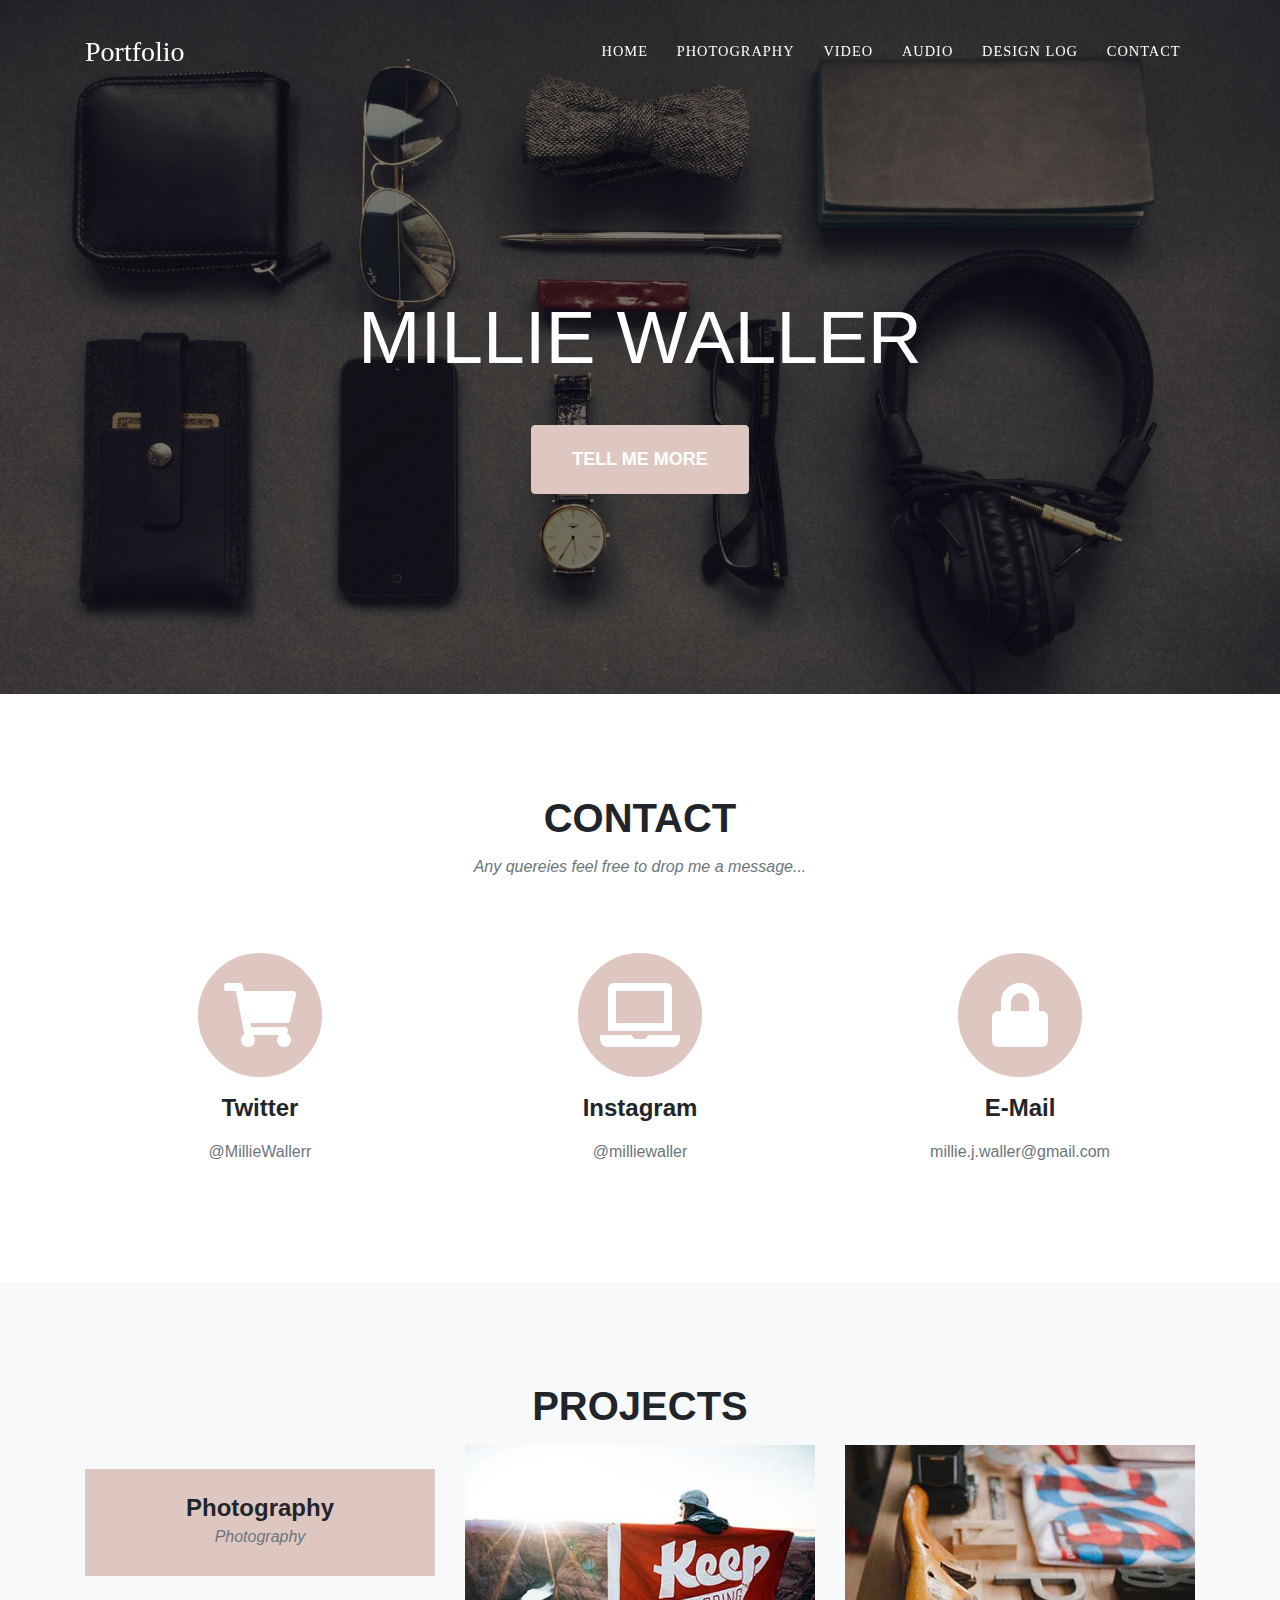
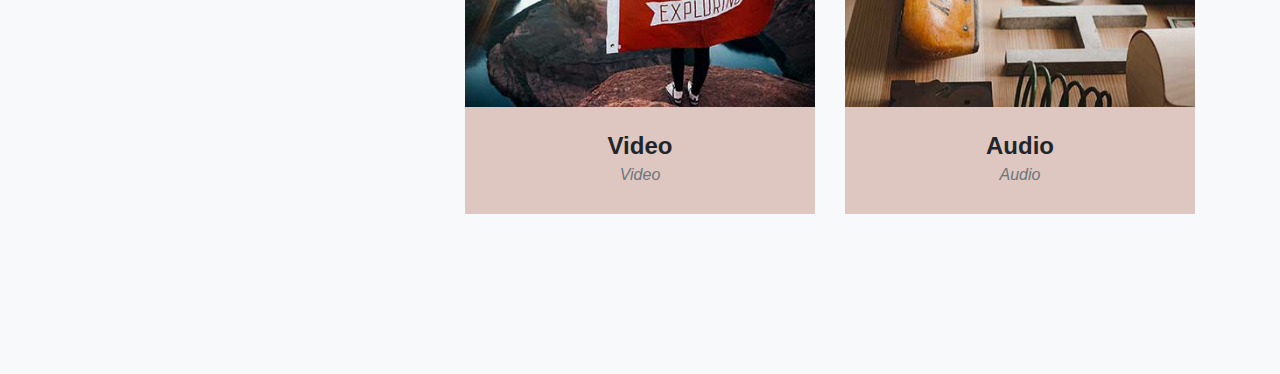
==== index.html @ cb2c69df "Changed Images" ====
<!DOCTYPE html>
<html lang="en">

<head>

  <meta charset="utf-8">
  <meta name="viewport" content="width=device-width, initial-scale=1, shrink-to-fit=no">
  <meta name="description" content="">
  <meta name="author" content="">

  <title>Agency - Start Bootstrap Theme</title>

  <!-- Bootstrap core CSS -->
  <link href="vendor/bootstrap/css/bootstrap.min.css" rel="stylesheet">

  <!-- Custom fonts for this template -->
  <link href="vendor/fontawesome-free/css/all.min.css" rel="stylesheet" type="text/css">

<link href="https://fonts.googleapis.com/css?family=Barlow|Playfair+Display&display=swap" rel="stylesheet">

  <link href="https://fonts.googleapis.com/css?family=Montserrat:400,700" rel="stylesheet" type="text/css">
  <link href='https://fonts.googleapis.com/css?family=Kaushan+Script' rel='stylesheet' type='text/css'>
  <link href='https://fonts.googleapis.com/css?family=Droid+Serif:400,700,400italic,700italic' rel='stylesheet' type='text/css'>
  <link href='https://fonts.googleapis.com/css?family=Roboto+Slab:400,100,300,700' rel='stylesheet' type='text/css'>

  <!-- Custom styles for this template -->
  <link href="css/agency.css" rel="stylesheet">

</head>

<body id="page-top">

  <!-- Navigation -->
  <nav class="navbar navbar-expand-lg navbar-dark fixed-top" id="mainNav">
    <div class="container">
      <a class="navbar-brand js-scroll-trigger" href="#page-top">Portfolio</a>
      <button class="navbar-toggler navbar-toggler-right" type="button" data-toggle="collapse" data-target="#navbarResponsive" aria-controls="navbarResponsive" aria-expanded="false" aria-label="Toggle navigation">
        Menu
        <i class="fas fa-bars"></i>
      </button>
      <div class="collapse navbar-collapse" id="navbarResponsive">
        <ul class="navbar-nav text-uppercase ml-auto">
          <li class="nav-item">
            <a class="nav-link" href="index.html">Home</a>
          </li>
          <li class="nav-item">
            <a class="nav-link" href="photography.html">Photography</a>
          </li>
          <li class="nav-item">
            <a class="nav-link" href="video.html">Video</a>
          </li>
          <li class="nav-item">
            <a class="nav-link" href="audio.html">Audio</a>
          </li>
          <li class="nav-item">
            <a class="nav-link" href="design-log.html">Design Log</a>
          </li>
          <li class="nav-item">
            <a class="nav-link" href="contact.html">Contact</a>
          </li>

        </ul>
      </div>
    </div>
  </nav>

  <!-- Header -->
  <header class="masthead">
    <div class="container">
      <div class="intro-text">

        <div class="intro-heading text-uppercase">Millie Waller</div>
<div class="intro-heading text-uppercase"></div>
        <a class="btn btn-primary btn-xl text-uppercase js-scroll-trigger" href="#services">Tell Me More</a>
      </div>
    </div>
  </header>

  <!-- Services -->
  <section class="page-section" id="services">
    <div class="container">
      <div class="row">
        <div class="col-lg-12 text-center">
          <h2 class="section-heading text-uppercase">Contact</h2>
          <h3 class="section-subheading text-muted">Any quereies feel free to drop me a message...</h3>
        </div>
      </div>
      <div class="row text-center">
        <div class="col-md-4">
          <span class="fa-stack fa-4x">
            <i class="fas fa-circle fa-stack-2x text-primary"></i>
            <i class="fas fa-shopping-cart fa-stack-1x fa-inverse"></i>
          </span>
          <h4 class="service-heading">Twitter</h4>
          <p class="text-muted">@MillieWallerr</p>
        </div>
        <div class="col-md-4">
          <span class="fa-stack fa-4x">
            <i class="fas fa-circle fa-stack-2x text-primary"></i>
            <i class="fas fa-laptop fa-stack-1x fa-inverse"></i>
          </span>
          <h4 class="service-heading">Instagram</h4>
          <p class="text-muted">@milliewaller</p>
        </div>
        <div class="col-md-4">
          <span class="fa-stack fa-4x">
            <i class="fas fa-circle fa-stack-2x text-primary"></i>
            <i class="fas fa-lock fa-stack-1x fa-inverse"></i>
          </span>
          <h4 class="service-heading">E-Mail</h4>
          <p class="text-muted">millie.j.waller@gmail.com</p>
        </div>
      </div>
    </div>
  </section>

  <!-- Portfolio Grid -->
  <section class="bg-light page-section" id="portfolio">
    <div class="container">
      <div class="row">
        <div class="col-lg-12 text-center">
          <h2 class="section-heading text-uppercase">Projects</h2>

        </div>
      </div>
      <div class="row">
        <div class="col-md-4 col-sm-6 portfolio-item">
          <a class="portfolio-link" data-toggle="modal" href="#portfolioModal1">
            <div class="portfolio-hover">
              <div class="portfolio-hover-content">
                <i class="fas fa-plus fa-3x"></i>
              </div>
            </div>
            <img class="img-fluid" src="https://source.unsplash.com/JUZx2b9i-Sg/700x400" alt="">
          </a>
          <div class="portfolio-caption">
            <h4>Photography</h4>
            <p class="text-muted">Photography</p>
          </div>
        </div>
        <div class="col-md-4 col-sm-6 portfolio-item">
          <a class="portfolio-link" data-toggle="modal" href="#portfolioModal2">
            <div class="portfolio-hover">
              <div class="portfolio-hover-content">
                <i class="fas fa-plus fa-3x"></i>
              </div>
            </div>
            <img class="img-fluid" src="img/portfolio/02-thumbnail.jpg" alt="">
          </a>
          <div class="portfolio-caption">
            <h4>Video</h4>
            <p class="text-muted">Video</p>
          </div>
        </div>
        <div class="col-md-4 col-sm-6 portfolio-item">
          <a class="portfolio-link" data-toggle="modal" href="#portfolioModal3">
            <div class="portfolio-hover">
              <div class="portfolio-hover-content">
                <i class="fas fa-plus fa-3x"></i>
              </div>
            </div>
            <img class="img-fluid" src="img/portfolio/03-thumbnail.jpg" alt="">
          </a>
          <div class="portfolio-caption">
            <h4>Audio</h4>
            <p class="text-muted">Audio</p>
          </div>
        </div>
        <div class="col-md-4 col-sm-6 portfolio-item">
          <a class="portfolio-link" data-toggle="modal" href="#portfolioModal4">




  <!-- Bootstrap core JavaScript -->
  <script src="vendor/jquery/jquery.min.js"></script>
  <script src="vendor/bootstrap/js/bootstrap.bundle.min.js"></script>

  <!-- Plugin JavaScript -->
  <script src="vendor/jquery-easing/jquery.easing.min.js"></script>



  <!-- Custom scripts for this template -->
  <script src="js/agency.min.js"></script>

</body>

</html>
---- css/agency.css ----
/*!
 * Start Bootstrap - Agency v5.2.2 (https://startbootstrap.com/template-overviews/agency)
 * Copyright 2013-2019 Start Bootstrap
 * Licensed under MIT (https://github.com/BlackrockDigital/startbootstrap-agency/blob/master/LICENSE)
 */

body {
  overflow-x: hidden;
font-family: 'Roboto', sans-serif;

}

p {
  line-height: 1.75;
}

a {
  color: #dfc7c1;
}

a:hover {
  color: #dfc7c1;
}

.text-primary {
  color: #dfc7c1 !important;
}

h1,
h2,
h3,
h4,
h5,
h6 {
  font-weight: 700;
font-family: 'Roboto', sans-serif;
}

.page-section {
  padding: 100px 0;
}

.page-section h2.section-heading {
  font-size: 40px;
  margin-top: 0;
  margin-bottom: 15px;
}

.page-section h3.section-subheading {
  font-size: 16px;
  font-weight: 400;
  font-style: italic;
  margin-bottom: 75px;
  text-transform: none;
font-family: 'Roboto', sans-serif;
}

@media (min-width: 768px) {
  section {
    padding: 150px 0;
  }
}

::-moz-selection {
  background: #dfc7c1;
  text-shadow: none;
}

::selection {
  background: #dfc7c1;
  text-shadow: none;
}

img::-moz-selection {
  background: transparent;
}

img::selection {
  background: transparent;
}

img::-moz-selection {
  background: transparent;
}

.btn {
font-family: 'Roboto', sans-serif;
  font-weight: 700;
}

.btn-xl {
  font-size: 18px;
  padding: 20px 40px;
}

.btn-primary {
  background-color: #dfc7c1;
  border-color: #dfc7c1;
}

.btn-primary:active, .btn-primary:focus, .btn-primary:hover {
  background-color: #dfc7c1 !important;
  border-color: #dfc7c1 !important;
  color: white;
}

.btn-primary:active, .btn-primary:focus {
  box-shadow: 0 0 0 0.2rem rgba(254, 209, 55, 0.5) !important;
}

#mainNav {
  background-color: #212529;
}

#mainNav .navbar-toggler {
  font-size: 12px;
  right: 0;
  padding: 13px;
  text-transform: uppercase;
  color: white;
  border: 0;
  background-color: #dfc7c1;
}

#mainNav .navbar-brand {
  color: #ffffff;
font-family: 'Old Standard TT', serif;
}

#mainNav .navbar-brand.active, #mainNav .navbar-brand:active, #mainNav .navbar-brand:focus, #mainNav .navbar-brand:hover {
  color: #000000;
}

#mainNav .navbar-nav .nav-item .nav-link {
  font-size: 90%;
  font-weight: 400;
  padding: 0.75em 0;
  letter-spacing: 1px;
  color: white;
font-family: 'Old Standard TT', serif;
}

#mainNav .navbar-nav .nav-item .nav-link.active, #mainNav .navbar-nav .nav-item .nav-link:hover {
  color: #000000;
}

@media (min-width: 992px) {
  #mainNav {
    padding-top: 25px;
    padding-bottom: 25px;
    transition: padding-top 0.3s, padding-bottom 0.3s;
    border: none;
    background-color: transparent;
  }
  #mainNav .navbar-brand {
    font-size: 1.75em;
    transition: all 0.3s;
  }
  #mainNav .navbar-nav .nav-item .nav-link {
    padding: 1.1em 1em !important;
  }
  #mainNav.navbar-shrink {
    padding-top: 0;
    padding-bottom: 0;
    background-color: #dfc7c1;
  }
  #mainNav.navbar-shrink .navbar-brand {
    font-size: 1.25em;
    padding: 12px 0;
  }
}

header.masthead {
  text-align: center;
  color: white;
  background-image: url("../img/header-bg.jpg");
  background-repeat: no-repeat;
  background-attachment: scroll;
  background-position: center center;
  background-size: cover;
}

header.masthead .intro-text {
  padding-top: 150px;
  padding-bottom: 100px;
}

header.masthead .intro-text .intro-lead-in {
  font-size: 22px;
  line-height: 22px;
  margin-bottom: 25px;
font-family: 'Roboto', sans-serif;
}

header.masthead .intro-text .intro-heading {
  font-size: 50px;
  font-weight: 100;
  line-height: 50px;
  margin-bottom: 25px;
font-family: 'Roboto', sans-serif;
}

@media (min-width: 768px) {
  header.masthead .intro-text {
    padding-top: 300px;
    padding-bottom: 200px;
  }
  header.masthead .intro-text .intro-lead-in {
    font-size: 70px;
    font-weight: lighter;
    line-height: 40px;
    margin-bottom: 25px;
font-family: 'Roboto', sans-serif;
  }
  header.masthead .intro-text .intro-heading {
    font-size: 75px;
    font-weight: 100;
    line-height: 75px;
    margin-bottom: 50px;
font-family: 'Roboto', sans-serif;
  }
}

.service-heading {
  margin: 15px 0;
  text-transform: none;
}

#portfolio .portfolio-item {
  right: 0;
  margin: 0 0 15px;
}

#portfolio .portfolio-item .portfolio-link {
  position: relative;
  display: block;
  max-width: 400px;
  margin: 0 auto;
  cursor: pointer;
}

#portfolio .portfolio-item .portfolio-link .portfolio-hover {
  position: absolute;
  width: 100%;
  height: 100%;
  transition: all ease 0.5s;
  opacity: 0;
  background:#dfc7c1;
}

#portfolio .portfolio-item .portfolio-link .portfolio-hover:hover {
  opacity: 1;
}

#portfolio .portfolio-item .portfolio-link .portfolio-hover .portfolio-hover-content {
  font-size: 20px;
  position: absolute;
  top: 50%;
  width: 100%;
  height: 20px;
  margin-top: -12px;
  text-align: center;
  color: white;
}

#portfolio .portfolio-item .portfolio-link .portfolio-hover .portfolio-hover-content i {
  margin-top: -12px;
}

#portfolio .portfolio-item .portfolio-link .portfolio-hover .portfolio-hover-content h3,
#portfolio .portfolio-item .portfolio-link .portfolio-hover .portfolio-hover-content h4 {
  margin: 0;
}

#portfolio .portfolio-item .portfolio-caption {
  max-width: 400px;
  margin: 0 auto;
  padding: 25px;
  text-align: center;
  background-color: #dfc7c1;
}

#portfolio .portfolio-item .portfolio-caption h4 {
  margin: 0;
  text-transform: none;
}

#portfolio .portfolio-item .portfolio-caption p {
  font-size: 16px;
  font-style: italic;
  margin: 0;
font-family: 'Roboto', sans-serif;
}

#portfolio * {
  z-index: 2;
}

@media (min-width: 767px) {
  #portfolio .portfolio-item {
    margin: 0 0 30px;
  }
}

.portfolio-modal .modal-dialog {
  margin: 1rem;
  max-width: 100vw;
}

.portfolio-modal .modal-content {
  padding: 100px 0;
  text-align: center;
}

.portfolio-modal .modal-content h2 {
  font-size: 3em;
  margin-bottom: 15px;
}

.portfolio-modal .modal-content p {
  margin-bottom: 30px;
}

.portfolio-modal .modal-content p.item-intro {
  font-size: 16px;
  font-style: italic;
  margin: 20px 0 30px;
font-family: 'Roboto', sans-serif;
}

.portfolio-modal .modal-content ul.list-inline {
  margin-top: 0;
  margin-bottom: 30px;
}

.portfolio-modal .modal-content img {
  margin-bottom: 30px;
}

.portfolio-modal .modal-content button {
  cursor: pointer;
}

.portfolio-modal .close-modal {
  position: absolute;
  top: 25px;
  right: 25px;
  width: 75px;
  height: 75px;
  cursor: pointer;
  background-color: transparent;
}

.portfolio-modal .close-modal:hover {
  opacity: 0.3;
}

.portfolio-modal .close-modal .lr {
  /* Safari and Chrome */
  z-index: 1051;
  width: 1px;
  height: 75px;
  margin-left: 35px;
  /* IE 9 */
  transform: rotate(45deg);
  background-color: #212529;
}

.portfolio-modal .close-modal .lr .rl {
  /* Safari and Chrome */
  z-index: 1052;
  width: 1px;
  height: 75px;
  /* IE 9 */
  transform: rotate(90deg);
  background-color: #212529;
}

.timeline {
  position: relative;
  padding: 0;
  list-style: none;
}

.timeline:before {
  position: absolute;
  top: 0;
  bottom: 0;
  left: 40px;
  width: 2px;
  margin-left: -1.5px;
  content: '';
  background-color: #e9ecef;
}

.timeline > li {
  position: relative;
  min-height: 50px;
  margin-bottom: 50px;
}

.timeline > li:after, .timeline > li:before {
  display: table;
  content: ' ';
}

.timeline > li:after {
  clear: both;
}

.timeline > li .timeline-panel {
  position: relative;
  float: right;
  width: 100%;
  padding: 0 20px 0 100px;
  text-align: left;
}

.timeline > li .timeline-panel:before {
  right: auto;
  left: -15px;
  border-right-width: 15px;
  border-left-width: 0;
}

.timeline > li .timeline-panel:after {
  right: auto;
  left: -14px;
  border-right-width: 14px;
  border-left-width: 0;
}

.timeline > li .timeline-image {
  position: absolute;
  z-index: 100;
  left: 0;
  width: 80px;
  height: 80px;
  margin-left: 0;
  text-align: center;
  color: white;
  border: 7px solid #e9ecef;
  border-radius: 100%;
  background-color: #dfc7c1;
}

.timeline > li .timeline-image h4 {
  font-size: 10px;
  line-height: 14px;
  margin-top: 12px;
}

.timeline > li.timeline-inverted > .timeline-panel {
  float: right;
  padding: 0 20px 0 100px;
  text-align: left;
}

.timeline > li.timeline-inverted > .timeline-panel:before {
  right: auto;
  left: -15px;
  border-right-width: 15px;
  border-left-width: 0;
}

.timeline > li.timeline-inverted > .timeline-panel:after {
  right: auto;
  left: -14px;
  border-right-width: 14px;
  border-left-width: 0;
}

.timeline > li:last-child {
  margin-bottom: 0;
}

.timeline .timeline-heading h4 {
  margin-top: 0;
  color: inherit;
}

.timeline .timeline-heading h4.subheading {
  text-transform: none;
}

.timeline .timeline-body > ul,
.timeline .timeline-body > p {
  margin-bottom: 0;
}

@media (min-width: 768px) {
  .timeline:before {
    left: 50%;
  }
  .timeline > li {
    min-height: 100px;
    margin-bottom: 100px;
  }
  .timeline > li .timeline-panel {
    float: left;
    width: 41%;
    padding: 0 20px 20px 30px;
    text-align: right;
  }
  .timeline > li .timeline-image {
    left: 50%;
    width: 100px;
    height: 100px;
    margin-left: -50px;
  }
  .timeline > li .timeline-image h4 {
    font-size: 13px;
    line-height: 18px;
    margin-top: 16px;
  }
  .timeline > li.timeline-inverted > .timeline-panel {
    float: right;
    padding: 0 30px 20px 20px;
    text-align: left;
  }
}

@media (min-width: 992px) {
  .timeline > li {
    min-height: 150px;
  }
  .timeline > li .timeline-panel {
    padding: 0 20px 20px;
  }
  .timeline > li .timeline-image {
    width: 150px;
    height: 150px;
    margin-left: -75px;
  }
  .timeline > li .timeline-image h4 {
    font-size: 18px;
    line-height: 26px;
    margin-top: 30px;
  }
  .timeline > li.timeline-inverted > .timeline-panel {
    padding: 0 20px 20px;
  }
}

@media (min-width: 1200px) {
  .timeline > li {
    min-height: 170px;
  }
  .timeline > li .timeline-panel {
    padding: 0 20px 20px 100px;
  }
  .timeline > li .timeline-image {
    width: 170px;
    height: 170px;
    margin-left: -85px;
  }
  .timeline > li .timeline-image h4 {
    margin-top: 40px;
  }
  .timeline > li.timeline-inverted > .timeline-panel {
    padding: 0 100px 20px 20px;
  }
}

.team-member {
  margin-bottom: 50px;
  text-align: center;
}

.team-member img {
  width: 225px;
  height: 225px;
  border: 7px solid rgba(0, 0, 0, 0.1);
}

.team-member h4 {
  margin-top: 25px;
  margin-bottom: 0;
  text-transform: none;
}

.team-member p {
  margin-top: 0;
}

section#contact {
  background-color: #212529;
  background-image: url("../img/map-image.png");
  background-repeat: no-repeat;
  background-position: center;
}

section#contact .section-heading {
  color: #fff;
}

section#contact .form-group {
  margin-bottom: 25px;
}

section#contact .form-group input,
section#contact .form-group textarea {
  padding: 20px;
}

section#contact .form-group input.form-control {
  height: auto;
}

section#contact .form-group textarea.form-control {
  height: 248px;
}

section#contact .form-control:focus {
  border-color: #f4dcd6;
  box-shadow: none;
}

section#contact ::-webkit-input-placeholder {
  font-weight: 700;
  color: #ced4da;
font-family: 'Roboto', sans-serif;
}

section#contact :-moz-placeholder {
  font-weight: 700;
  color: #f4dcd6;
font-family: 'Roboto', sans-serif;
}

section#contact ::-moz-placeholder {
  font-weight: 700;
  color: #f4dcd6;
font-family: 'Roboto', sans-serif;
}

section#contact :-ms-input-placeholder {
  font-weight: 700;
  color: #f4dcd6;
font-family: 'Roboto', sans-serif;
}

.footer {
  padding: 25px 0;
  text-align: center;
}

.footer span.copyright {
  font-size: 90%;
  line-height: 40px;
  text-transform: none;
font-family: 'Roboto', sans-serif;
}

.footer ul.quicklinks {
  font-size: 90%;
  line-height: 40px;
  margin-bottom: 0;
  text-transform: none;
font-family: 'Roboto', sans-serif;
}

ul.social-buttons {
  margin-bottom: 0;
}

ul.social-buttons li a {
  font-size: 20px;
  line-height: 50px;
  display: block;
  width: 50px;
  height: 50px;
  transition: all 0.3s;
  color: white;
  border-radius: 100%;
  outline: none;
  background-color: #f4dcd6;
}

ul.social-buttons li a:active, ul.social-buttons li a:focus, ul.social-buttons li a:hover {
  background-color: #f4dcd6;
}
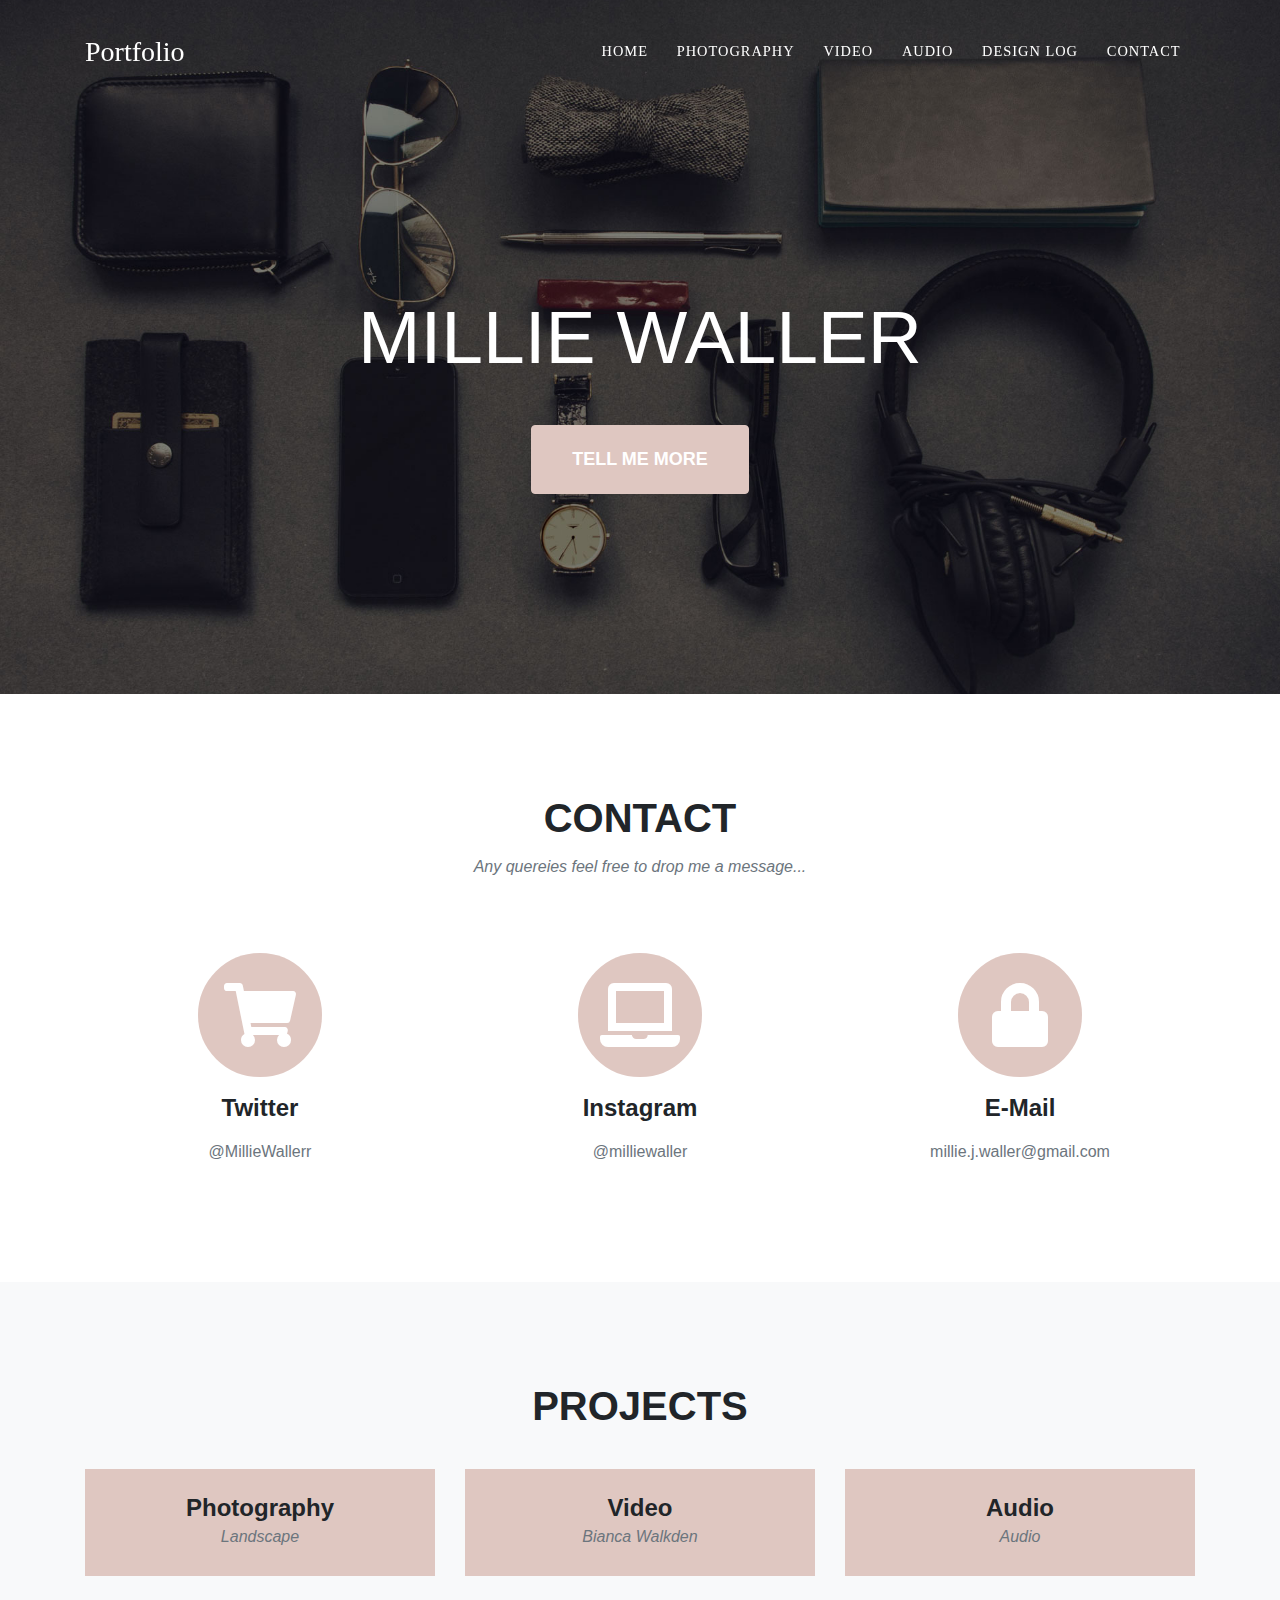
==== commit 2531273f: "Changing some text" ====
--- a/index.html
+++ b/index.html
@@ -135,7 +135,7 @@
           </a>
           <div class="portfolio-caption">
             <h4>Photography</h4>
-            <p class="text-muted">Photography</p>
+            <p class="text-muted">Landscape</p>
           </div>
         </div>
         <div class="col-md-4 col-sm-6 portfolio-item">
@@ -145,11 +145,11 @@
                 <i class="fas fa-plus fa-3x"></i>
               </div>
             </div>
-            <img class="img-fluid" src="img/portfolio/02-thumbnail.jpg" alt="">
+            <img class="img-fluid" src="https://source.unsplash.com/0cNMwg7Wvjk/350x200" alt="">
           </a>
           <div class="portfolio-caption">
             <h4>Video</h4>
-            <p class="text-muted">Video</p>
+            <p class="text-muted">Bianca Walkden</p>
           </div>
         </div>
         <div class="col-md-4 col-sm-6 portfolio-item">
@@ -159,7 +159,7 @@
                 <i class="fas fa-plus fa-3x"></i>
               </div>
             </div>
-            <img class="img-fluid" src="img/portfolio/03-thumbnail.jpg" alt="">
+            <img class="img-fluid" src="https://source.unsplash.com/ZM1aOM238Gk/350x200" alt="">
           </a>
           <div class="portfolio-caption">
             <h4>Audio</h4>
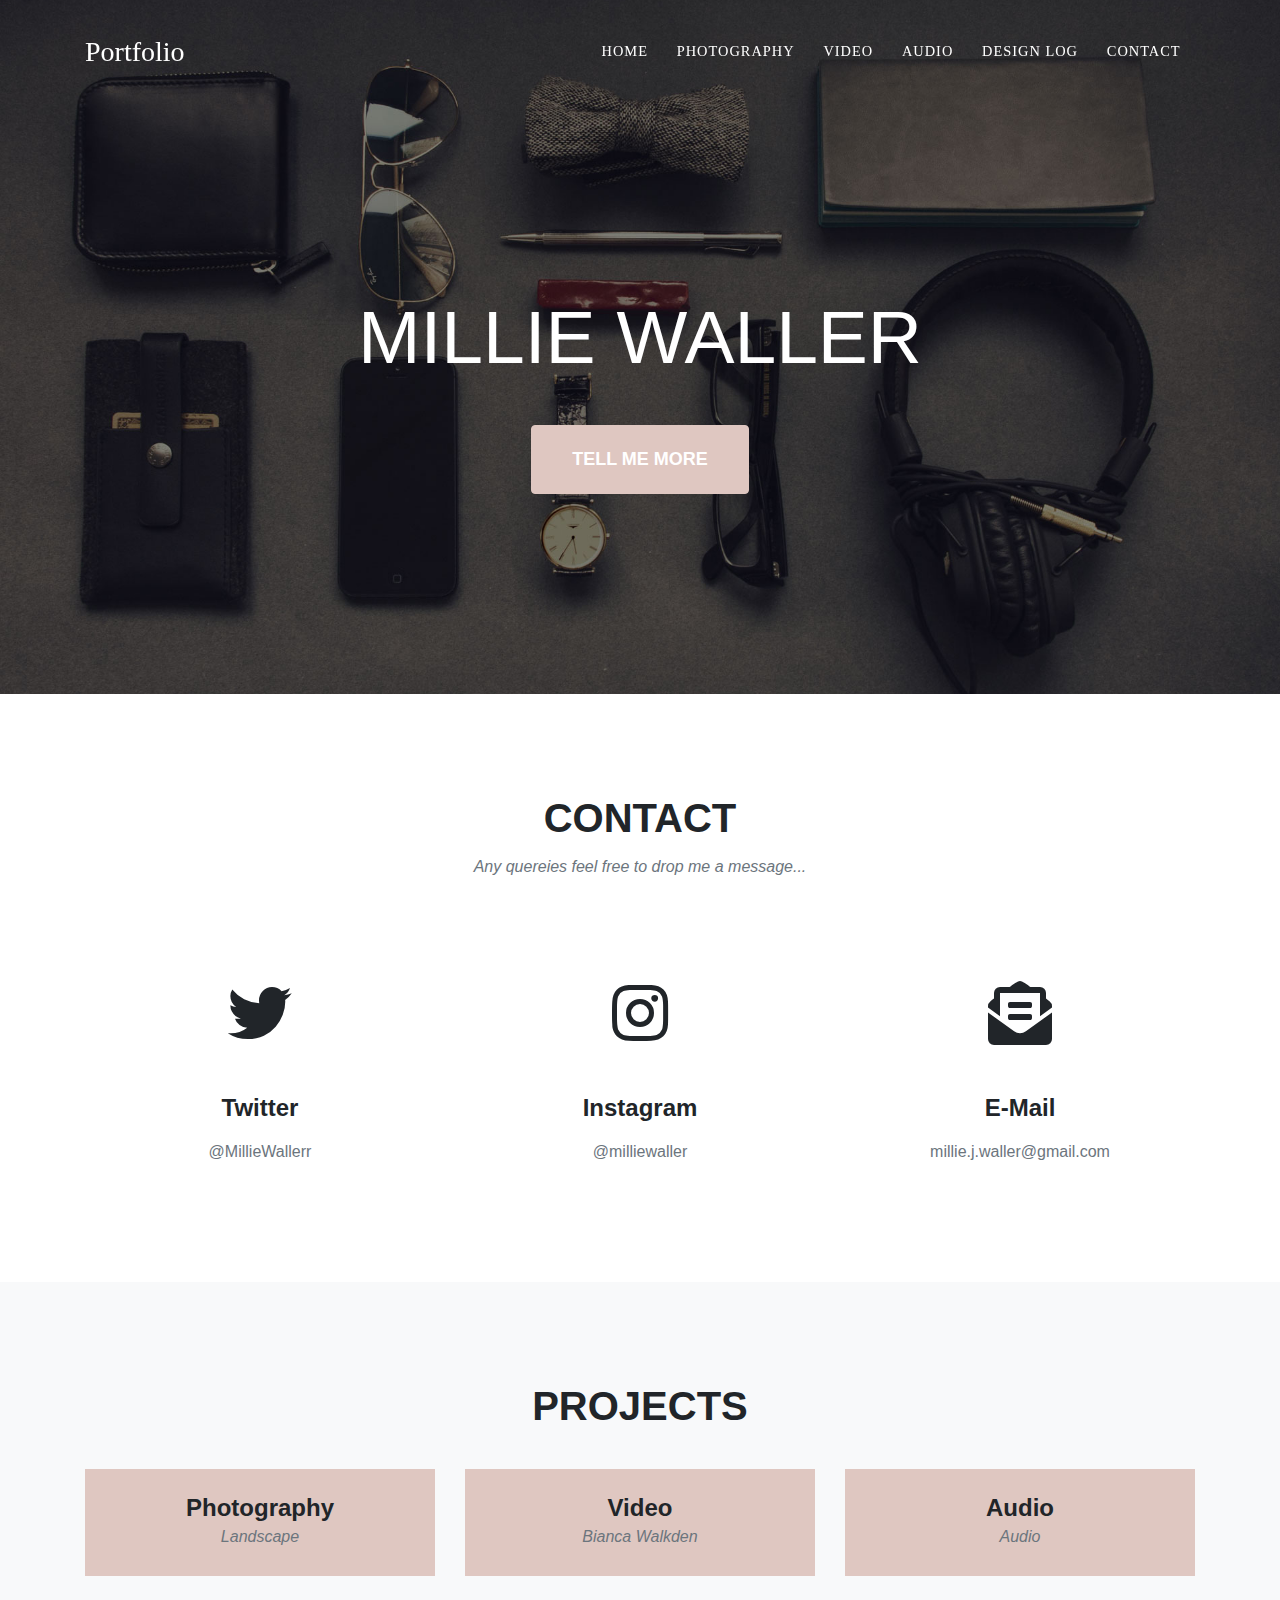
==== commit 13fd0bfc: "changed social icons on index page" ====
--- a/index.html
+++ b/index.html
@@ -8,7 +8,7 @@
   <meta name="description" content="">
   <meta name="author" content="">
 
-  <title>Agency - Start Bootstrap Theme</title>
+  <title>Millie Waller Portfolio</title>
 
   <!-- Bootstrap core CSS -->
   <link href="vendor/bootstrap/css/bootstrap.min.css" rel="stylesheet">
@@ -88,24 +88,21 @@
       <div class="row text-center">
         <div class="col-md-4">
           <span class="fa-stack fa-4x">
-            <i class="fas fa-circle fa-stack-2x text-primary"></i>
-            <i class="fas fa-shopping-cart fa-stack-1x fa-inverse"></i>
-          </span>
+          <i class="fab fa-twitter" style="colour: #dfc7c1"></i>
+        </span>
           <h4 class="service-heading">Twitter</h4>
           <p class="text-muted">@MillieWallerr</p>
         </div>
         <div class="col-md-4">
           <span class="fa-stack fa-4x">
-            <i class="fas fa-circle fa-stack-2x text-primary"></i>
-            <i class="fas fa-laptop fa-stack-1x fa-inverse"></i>
+           <i class="fab fa-instagram"style="colour: #dfc7c1"></i>
           </span>
           <h4 class="service-heading">Instagram</h4>
           <p class="text-muted">@milliewaller</p>
         </div>
         <div class="col-md-4">
           <span class="fa-stack fa-4x">
-            <i class="fas fa-circle fa-stack-2x text-primary"></i>
-            <i class="fas fa-lock fa-stack-1x fa-inverse"></i>
+        <i class="fas fa-envelope-open-text" style= "colour: #dfc7c1"></i>
           </span>
           <h4 class="service-heading">E-Mail</h4>
           <p class="text-muted">millie.j.waller@gmail.com</p>
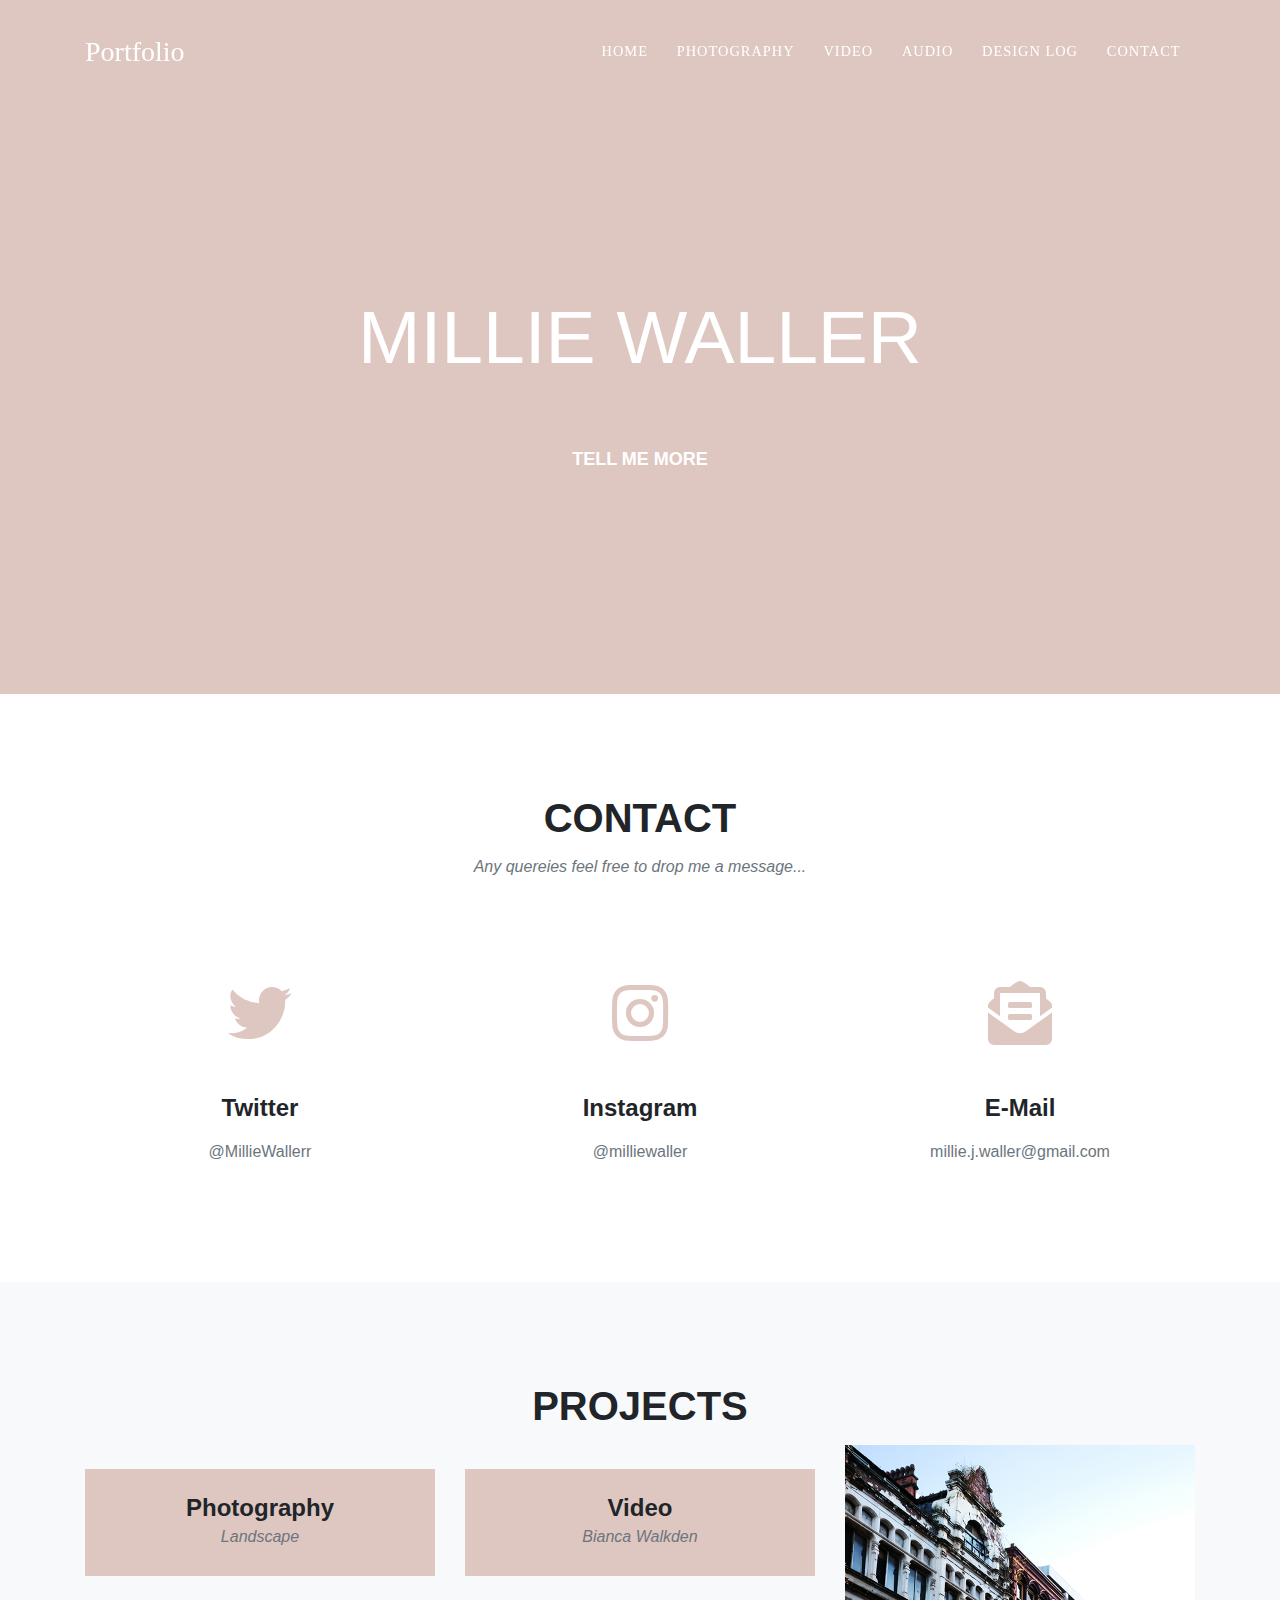
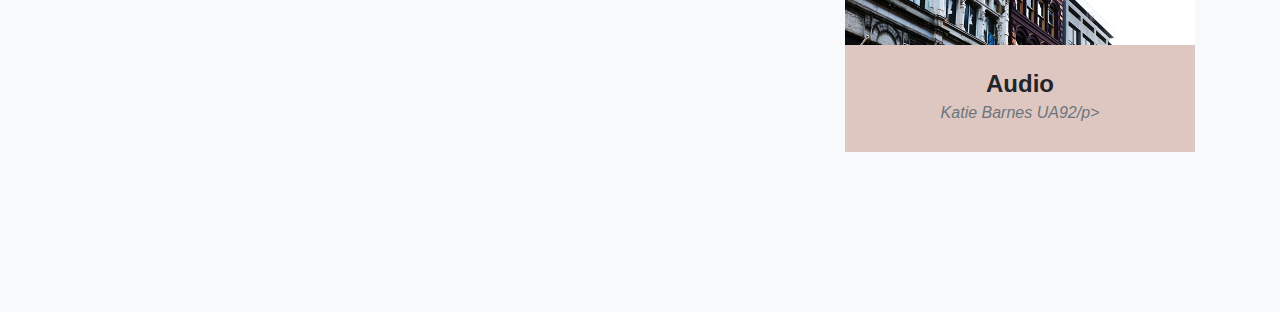
==== commit 8088acec: "added linked pages, added images, changed background" ====
--- a/index.html
+++ b/index.html
@@ -88,21 +88,21 @@
       <div class="row text-center">
         <div class="col-md-4">
           <span class="fa-stack fa-4x">
-          <i class="fab fa-twitter" style="colour: #dfc7c1"></i>
+          <i class="fab fa-twitter" style="color: #dfc7c1"></i>
         </span>
           <h4 class="service-heading">Twitter</h4>
           <p class="text-muted">@MillieWallerr</p>
         </div>
         <div class="col-md-4">
           <span class="fa-stack fa-4x">
-           <i class="fab fa-instagram"style="colour: #dfc7c1"></i>
+           <i class="fab fa-instagram"style="color: #dfc7c1"></i>
           </span>
           <h4 class="service-heading">Instagram</h4>
           <p class="text-muted">@milliewaller</p>
         </div>
         <div class="col-md-4">
           <span class="fa-stack fa-4x">
-        <i class="fas fa-envelope-open-text" style= "colour: #dfc7c1"></i>
+        <i class="fas fa-envelope-open-text" style= "color: #dfc7c1"></i>
           </span>
           <h4 class="service-heading">E-Mail</h4>
           <p class="text-muted">millie.j.waller@gmail.com</p>
@@ -128,21 +128,21 @@
                 <i class="fas fa-plus fa-3x"></i>
               </div>
             </div>
-            <img class="img-fluid" src="https://source.unsplash.com/JUZx2b9i-Sg/700x400" alt="">
-          </a>
+            <img class="img-fluid" src="img/my-images/pinkbuilding.jpg" alt="">
+        </a>
           <div class="portfolio-caption">
             <h4>Photography</h4>
             <p class="text-muted">Landscape</p>
           </div>
         </div>
         <div class="col-md-4 col-sm-6 portfolio-item">
-          <a class="portfolio-link" data-toggle="modal" href="#portfolioModal2">
+          <a class="portfolio-link" data-toggle="modal" href="photography.html">
             <div class="portfolio-hover">
               <div class="portfolio-hover-content">
                 <i class="fas fa-plus fa-3x"></i>
               </div>
             </div>
-            <img class="img-fluid" src="https://source.unsplash.com/0cNMwg7Wvjk/350x200" alt="">
+            <img class="img-fluid" src="img/my-images/thumbnail-bianca.jpg" alt="">
           </a>
           <div class="portfolio-caption">
             <h4>Video</h4>
@@ -156,11 +156,11 @@
                 <i class="fas fa-plus fa-3x"></i>
               </div>
             </div>
-            <img class="img-fluid" src="https://source.unsplash.com/ZM1aOM238Gk/350x200" alt="">
+            <img class="img-fluid" src="img/my-images/northern-quarter-two-thumbnail.jpg" alt="">
           </a>
           <div class="portfolio-caption">
             <h4>Audio</h4>
-            <p class="text-muted">Audio</p>
+            <p class="text-muted">Katie Barnes UA92/p>
           </div>
         </div>
         <div class="col-md-4 col-sm-6 portfolio-item">
--- a/css/agency.css
+++ b/css/agency.css
@@ -173,7 +173,7 @@
 header.masthead {
   text-align: center;
   color: white;
-  background-image: url("../img/header-bg.jpg");
+  background-color: #dfc7c1;
   background-repeat: no-repeat;
   background-attachment: scroll;
   background-position: center center;
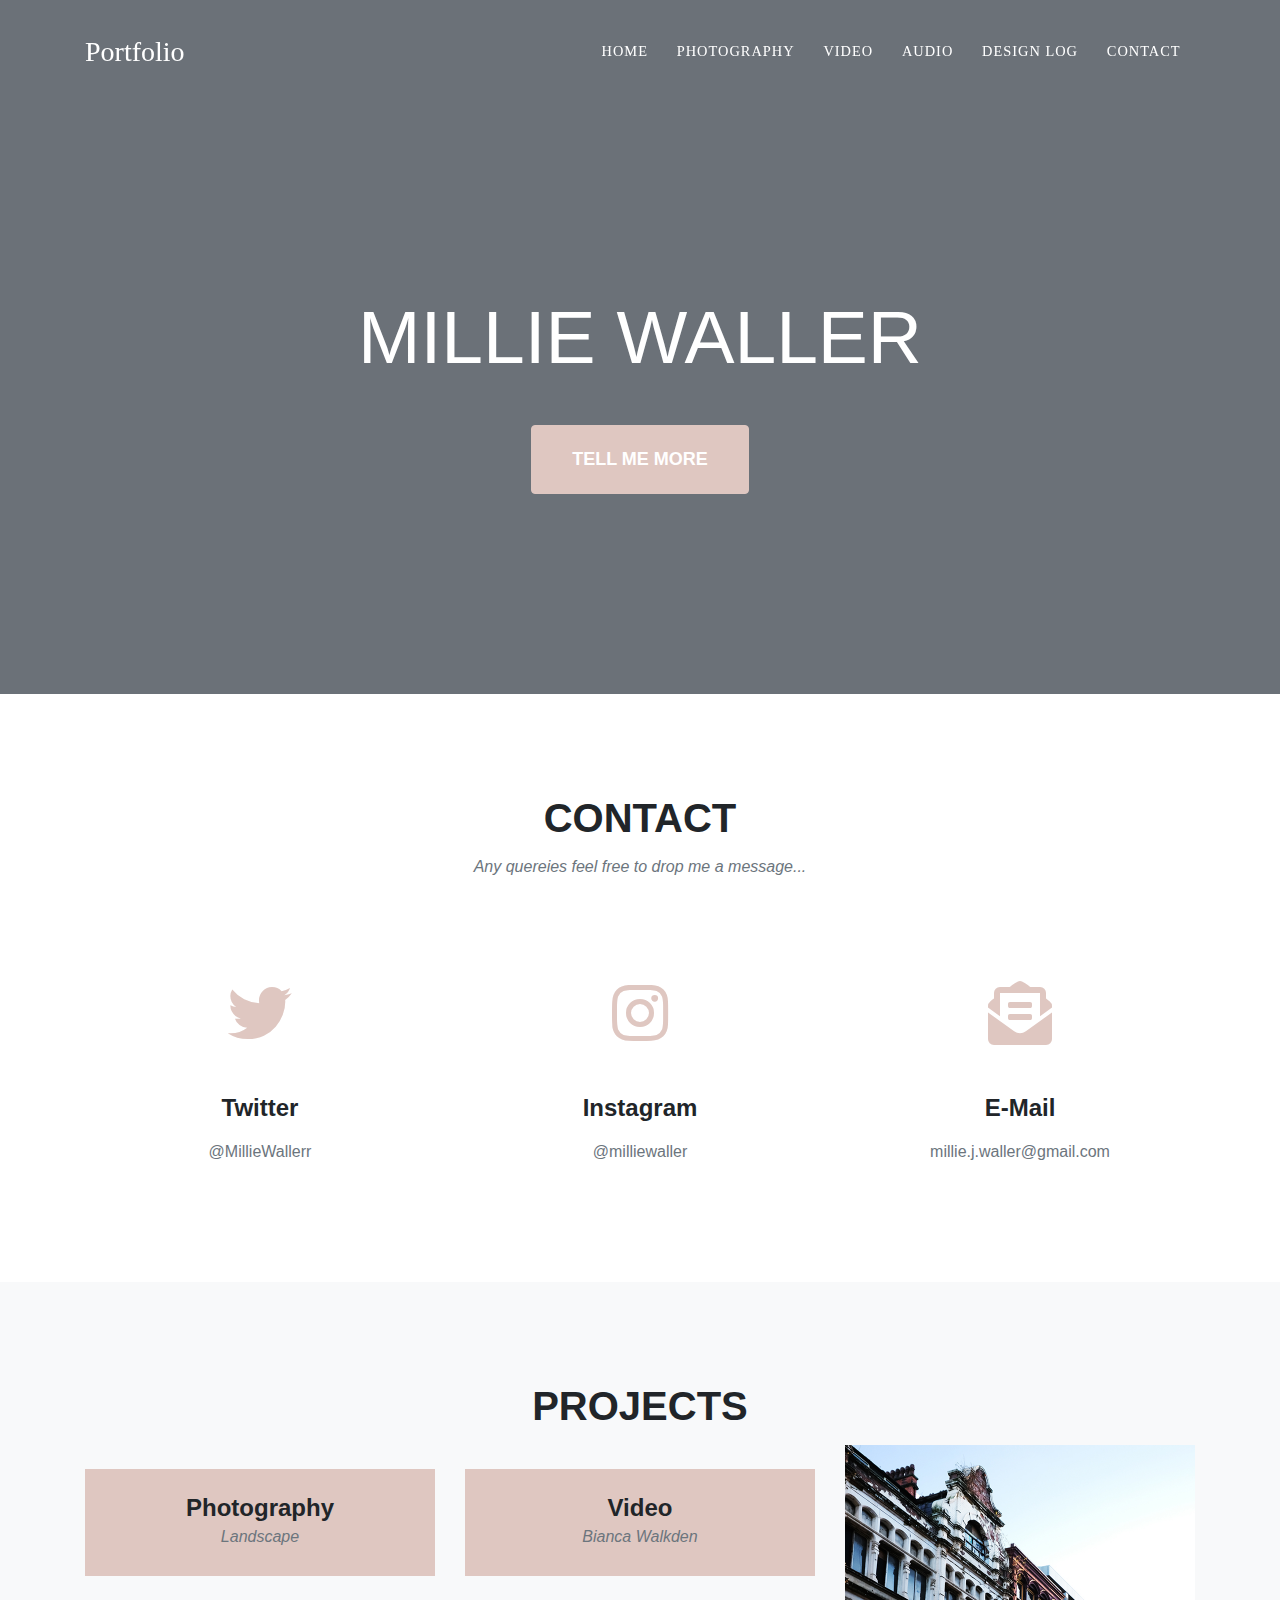
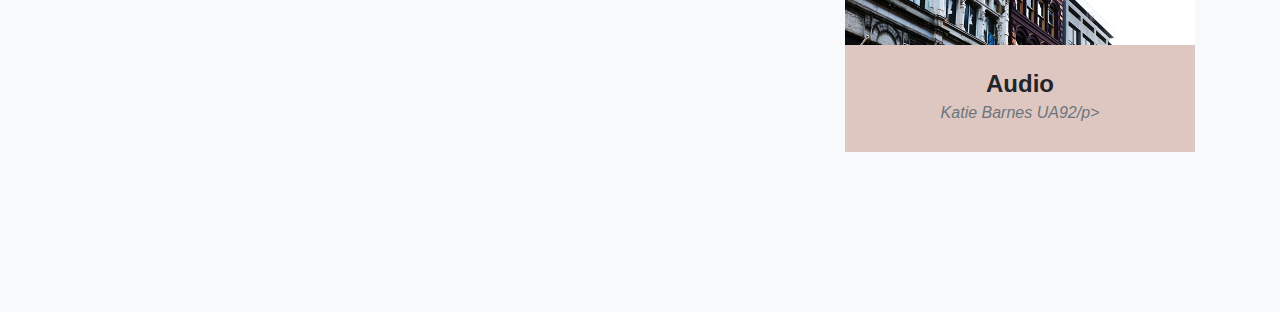
==== commit d5405e59: "added page links" ====
--- a/index.html
+++ b/index.html
@@ -76,7 +76,7 @@
     </div>
   </header>
 
-  <!-- Services -->
+  <!-- Contact -->
   <section class="page-section" id="services">
     <div class="container">
       <div class="row">
@@ -128,7 +128,7 @@
                 <i class="fas fa-plus fa-3x"></i>
               </div>
             </div>
-            <img class="img-fluid" src="img/my-images/pinkbuilding.jpg" alt="">
+            <a href="photography.html"><img class="img-fluid" src="img/my-images/pinkbuilding.jpg" alt="">
         </a>
           <div class="portfolio-caption">
             <h4>Photography</h4>
@@ -142,7 +142,7 @@
                 <i class="fas fa-plus fa-3x"></i>
               </div>
             </div>
-            <img class="img-fluid" src="img/my-images/thumbnail-bianca.jpg" alt="">
+            <a href="video.html"><img class="img-fluid" src="img/my-images/thumbnail-bianca.jpg" alt="">
           </a>
           <div class="portfolio-caption">
             <h4>Video</h4>
@@ -156,7 +156,7 @@
                 <i class="fas fa-plus fa-3x"></i>
               </div>
             </div>
-            <img class="img-fluid" src="img/my-images/northern-quarter-two-thumbnail.jpg" alt="">
+            <a href="audio.html"><img class="img-fluid" src="img/my-images/northern-quarter-two-thumbnail.jpg" alt="">
           </a>
           <div class="portfolio-caption">
             <h4>Audio</h4>
--- a/css/agency.css
+++ b/css/agency.css
@@ -173,7 +173,7 @@
 header.masthead {
   text-align: center;
   color: white;
-  background-color: #dfc7c1;
+  background-color: #6B7178;
   background-repeat: no-repeat;
   background-attachment: scroll;
   background-position: center center;
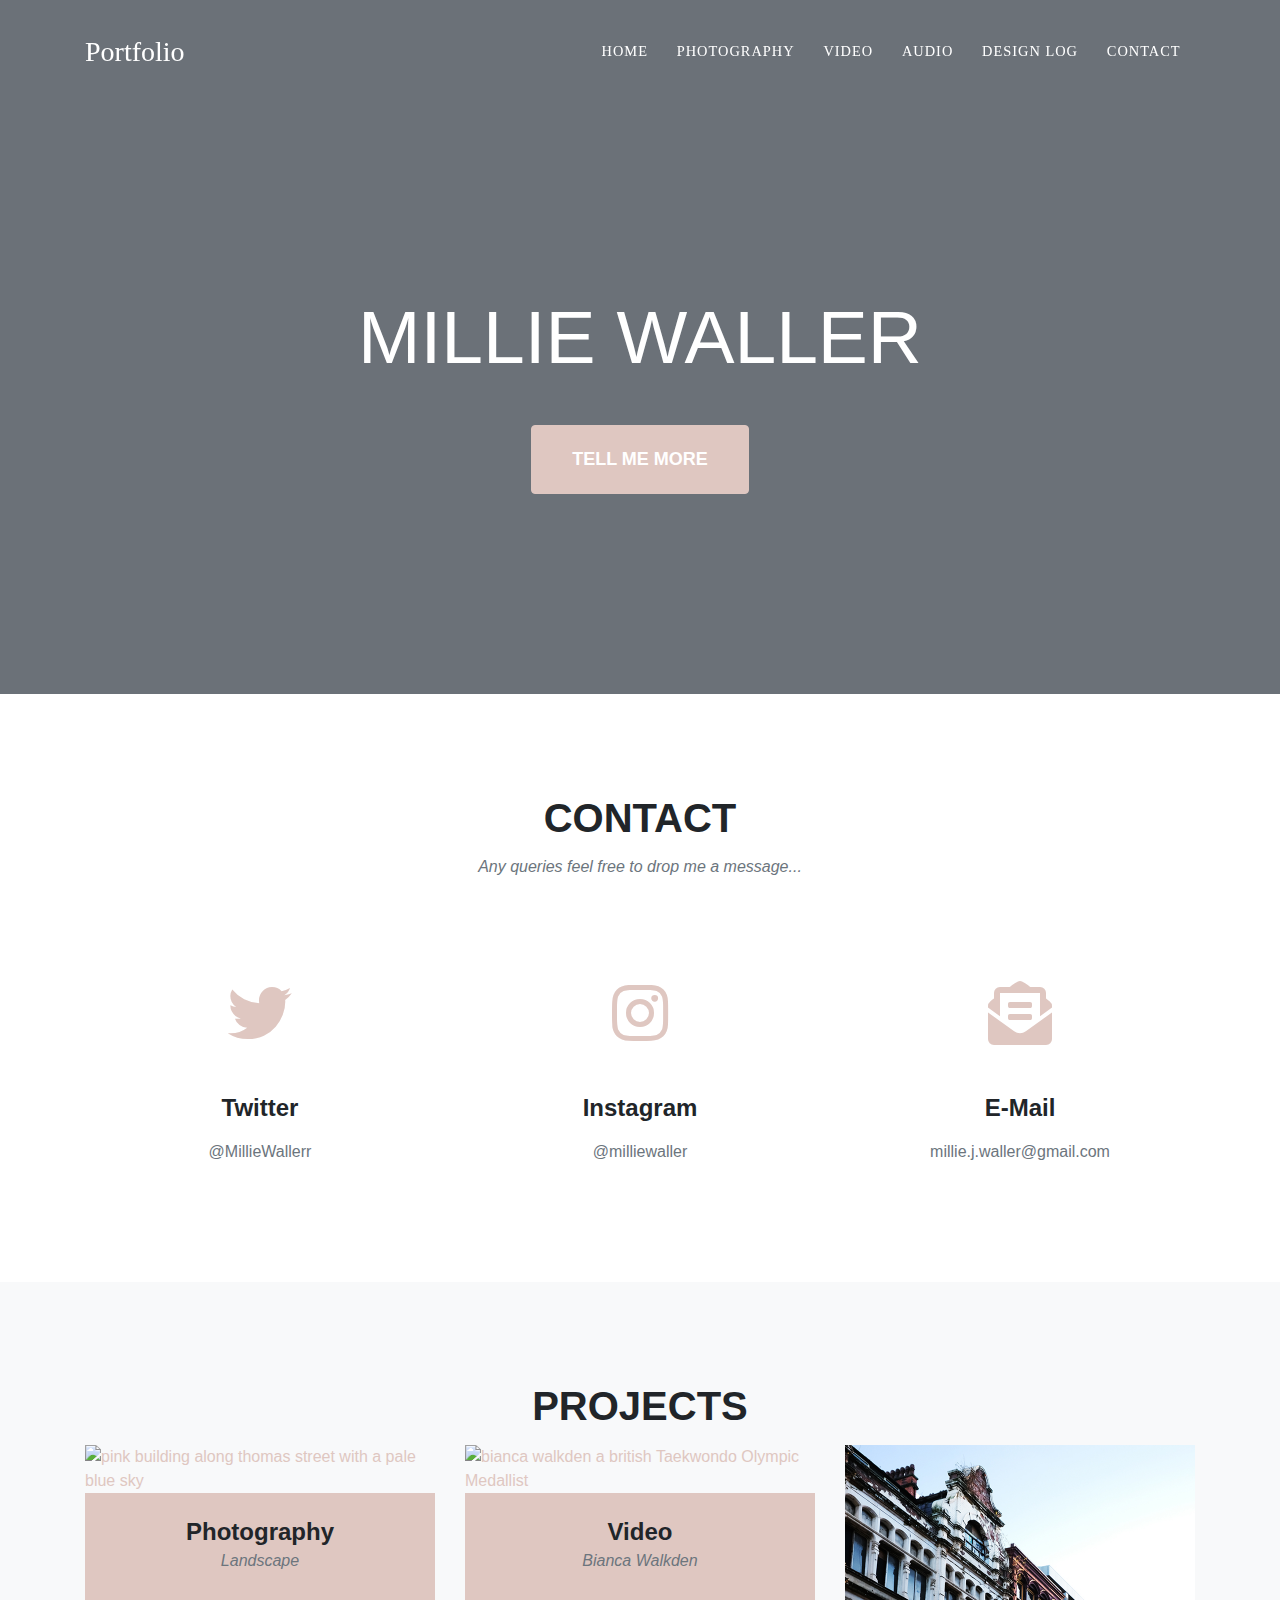
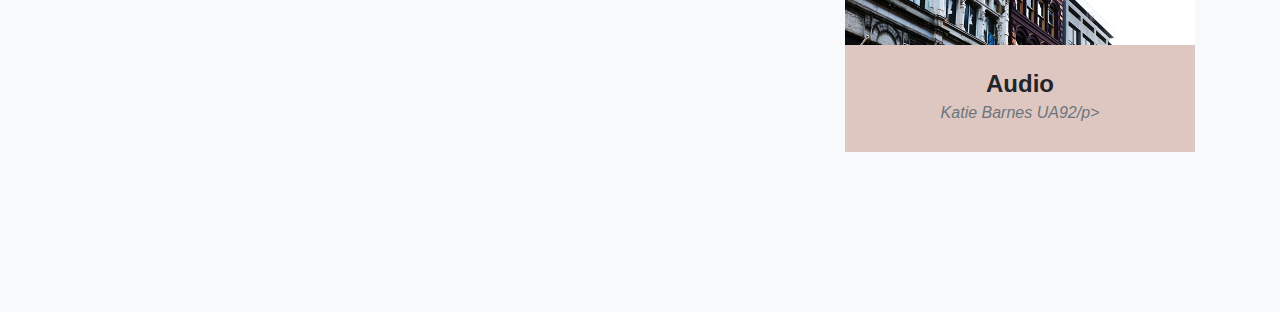
==== commit 9a86ff1b: "adding alt text and finishing design log" ====
--- a/index.html
+++ b/index.html
@@ -82,7 +82,7 @@
       <div class="row">
         <div class="col-lg-12 text-center">
           <h2 class="section-heading text-uppercase">Contact</h2>
-          <h3 class="section-subheading text-muted">Any quereies feel free to drop me a message...</h3>
+          <h3 class="section-subheading text-muted">Any queries feel free to drop me a message...</h3>
         </div>
       </div>
       <div class="row text-center">
@@ -128,7 +128,7 @@
                 <i class="fas fa-plus fa-3x"></i>
               </div>
             </div>
-            <a href="photography.html"><img class="img-fluid" src="img/my-images/pinkbuilding.jpg" alt="">
+            <a href="photography.html"><img class="img-fluid" src="img/my-images/pinkbuilding.jpg" alt="pink building along thomas street with a pale blue sky">
         </a>
           <div class="portfolio-caption">
             <h4>Photography</h4>
@@ -142,7 +142,7 @@
                 <i class="fas fa-plus fa-3x"></i>
               </div>
             </div>
-            <a href="video.html"><img class="img-fluid" src="img/my-images/thumbnail-bianca.jpg" alt="">
+            <a href="video.html"><img class="img-fluid" src="img/my-images/thumbnail-bianca.jpg" alt="bianca walkden a british Taekwondo Olympic Medallist">
           </a>
           <div class="portfolio-caption">
             <h4>Video</h4>
@@ -156,7 +156,7 @@
                 <i class="fas fa-plus fa-3x"></i>
               </div>
             </div>
-            <a href="audio.html"><img class="img-fluid" src="img/my-images/northern-quarter-two-thumbnail.jpg" alt="">
+            <a href="audio.html"><img class="img-fluid" src="img/my-images/northern-quarter-two-thumbnail.jpg" alt="northern quarter shops with blue sky above">
           </a>
           <div class="portfolio-caption">
             <h4>Audio</h4>
